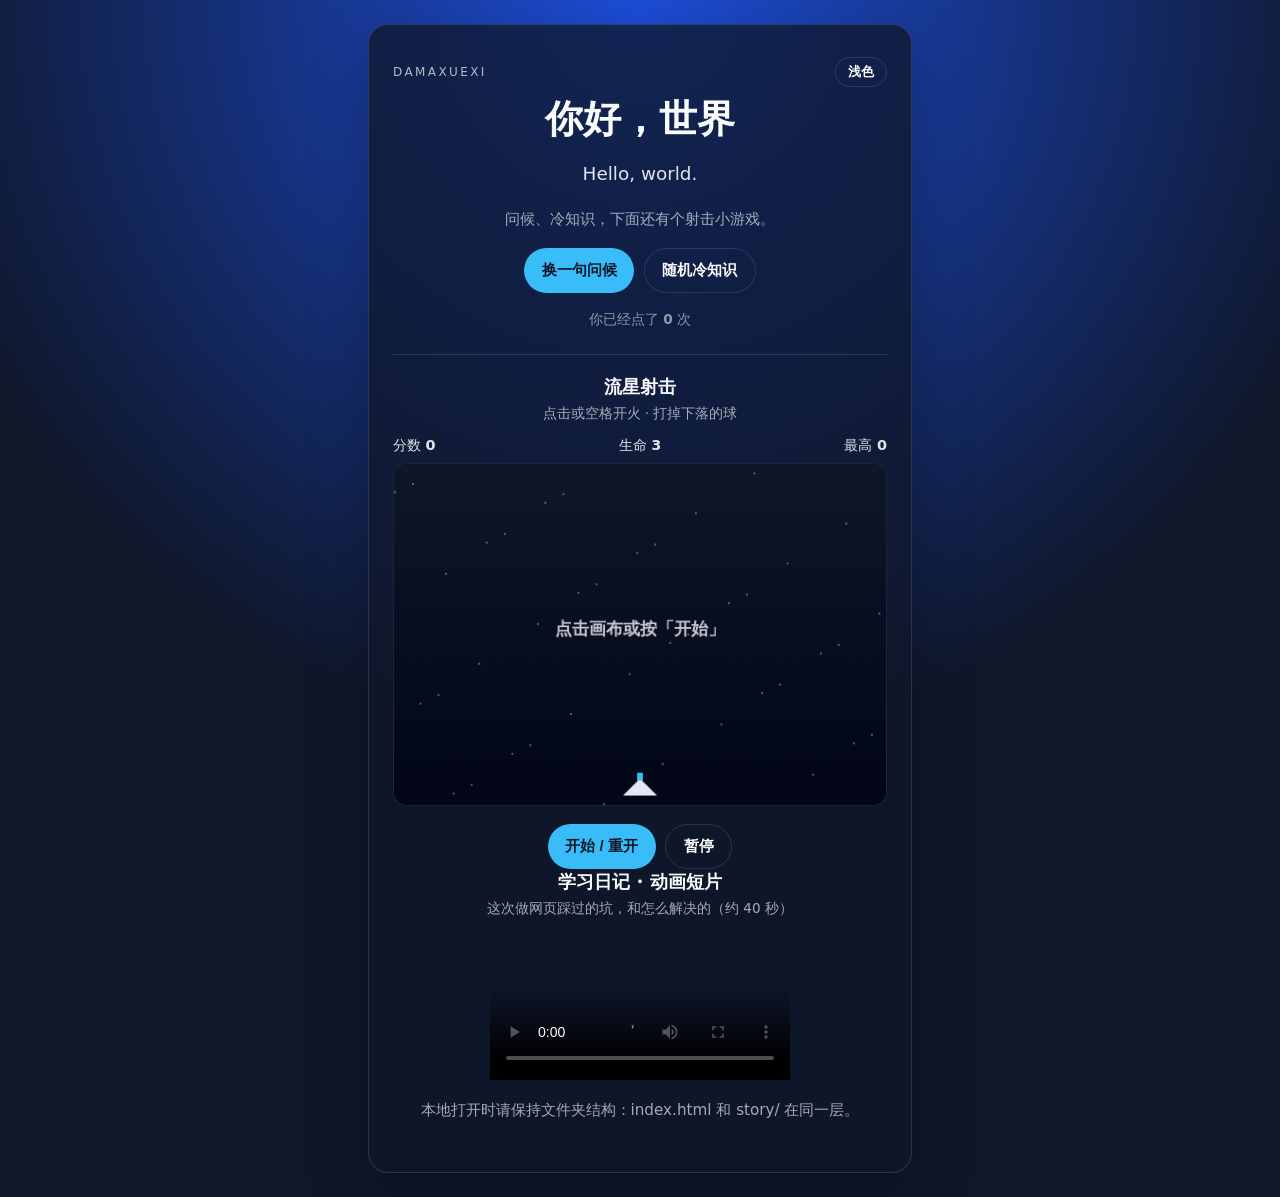
==== index.html @ 85038141 "feat: add learning-journey story video on site" ====
<!DOCTYPE html>
<html lang="zh-CN">
<head>
  <meta charset="UTF-8" />
  <meta name="viewport" content="width=device-width, initial-scale=1" />
  <title>Hello · damaxuexi</title>
  <link rel="stylesheet" href="styles.css" />
</head>
<body>
  <main>
    <div class="top">
      <p class="eyebrow">damaxuexi</p>
      <button type="button" id="btn-theme" class="theme" aria-label="切换主题">浅色</button>
    </div>
    <h1 id="greeting">你好，世界</h1>
    <p class="en" id="greeting-en">Hello, world.</p>
    <p class="hint">问候、冷知识，下面还有个射击小游戏。</p>

    <div class="actions">
      <button type="button" id="btn-hello">换一句问候</button>
      <button type="button" id="btn-fact" class="secondary">随机冷知识</button>
    </div>

    <p class="fact" id="fact" hidden></p>
    <p class="counter">你已经点了 <strong id="clicks">0</strong> 次</p>

    <section class="game" aria-label="射击小游戏">
      <div class="game-head">
        <h2>流星射击</h2>
        <p class="game-tip">点击或空格开火 · 打掉下落的球</p>
      </div>
      <div class="hud">
        <span>分数 <strong id="score">0</strong></span>
        <span>生命 <strong id="lives">3</strong></span>
        <span>最高 <strong id="best">0</strong></span>
      </div>
      <canvas id="game" width="520" height="360"></canvas>
      <div class="game-actions">
        <button type="button" id="btn-start">开始 / 重开</button>
        <button type="button" id="btn-pause" class="secondary">暂停</button>
      </div>
      <p class="game-over" id="game-over" hidden>游戏结束 — 再点开始重来</p>
    </section>

    <section class="story" aria-label="学习过程小视频">
      <div class="game-head">
        <h2>学习日记 · 动画短片</h2>
        <p class="game-tip">这次做网页踩过的坑，和怎么解决的（约 40 秒）</p>
      </div>
      <video class="story-video" controls playsinline preload="metadata"
        poster="story/slides/slide_01.png"
        src="story/learning-journey.mp4">
        你的浏览器不支持视频，请直接打开 story/learning-journey.mp4
      </video>
      <p class="hint story-note">本地打开时请保持文件夹结构：index.html 和 story/ 在同一层。</p>
    </section>
  </main>
  <script src="app.js"></script>
</body>
</html>
---- styles.css ----
:root {
  color-scheme: dark;
  --bg1: #1d4ed8;
  --bg2: #0f172a;
  --card: rgba(15, 23, 42, 0.75);
  --text: #f8fafc;
  --muted: rgba(248, 250, 252, 0.65);
  --btn: #38bdf8;
  --btn-text: #0f172a;
  --border: rgba(255,255,255,.12);
  --fact-bg: rgba(56, 189, 248, .12);
  --fact-border: rgba(56,189,248,.25);
}
html.light {
  color-scheme: light;
  --bg1: #93c5fd;
  --bg2: #e0f2fe;
  --card: rgba(255, 255, 255, 0.85);
  --text: #0f172a;
  --muted: rgba(15, 23, 42, 0.6);
  --btn: #2563eb;
  --btn-text: #fff;
  --border: rgba(15, 23, 42, .12);
  --fact-bg: rgba(37, 99, 235, .08);
  --fact-border: rgba(37, 99, 235, .2);
}
* { box-sizing: border-box; }
body {
  margin: 0; min-height: 100vh; display: grid; place-items: center;
  font-family: system-ui, -apple-system, sans-serif;
  background: radial-gradient(circle at top, var(--bg1) 0%, var(--bg2) 55%);
  color: var(--text);
  padding: 1.5rem 0;
}
main {
  padding: 2rem 1.5rem 2.2rem; border-radius: 1.25rem;
  background: var(--card);
  border: 1px solid var(--border);
  text-align: center; max-width: 34rem;
  width: min(94vw, 34rem);
  box-shadow: 0 20px 60px rgba(0,0,0,.25);
  animation: pop .5s ease-out;
}
@keyframes pop {
  from { opacity: 0; transform: translateY(12px) scale(.98); }
  to { opacity: 1; transform: none; }
}
.top { display: flex; align-items: center; justify-content: space-between; gap: .75rem; }
.eyebrow { letter-spacing: .2em; text-transform: uppercase; opacity: .7; font-size: .75rem; margin: 0; }
h1 { margin: .4rem 0; font-size: clamp(1.8rem, 6vw, 2.4rem); transition: transform .2s; }
h1.bounce { transform: scale(1.06); }
.en { font-size: 1.15rem; opacity: .9; min-height: 1.5em; }
.hint { margin-top: 1rem; color: var(--muted); font-size: .95rem; }
.actions, .game-actions { display: flex; flex-wrap: wrap; gap: .6rem; justify-content: center; margin-top: 1.1rem; }
button {
  border: 0; border-radius: 999px; padding: .7rem 1.1rem;
  background: var(--btn); color: var(--btn-text); font-weight: 700; cursor: pointer;
  font-size: .95rem;
}
button:hover { filter: brightness(1.08); }
button:active { transform: scale(.97); }
button.secondary, button.theme {
  background: transparent; color: var(--text); border: 1px solid var(--border);
}
button.theme { padding: .35rem .75rem; font-size: .8rem; font-weight: 600; }
.fact {
  margin: 1.1rem 0 0; padding: .9rem 1rem; border-radius: .9rem;
  background: var(--fact-bg); border: 1px solid var(--fact-border);
  font-size: .95rem; line-height: 1.45; text-align: left;
}
.counter { margin: 1.1rem 0 0; opacity: .55; font-size: .85rem; }
.game {
  margin-top: 1.6rem; padding-top: 1.2rem;
  border-top: 1px solid var(--border);
  text-align: center;
}
.game-head h2 { margin: 0; font-size: 1.15rem; }
.game-tip { margin: .35rem 0 .8rem; color: var(--muted); font-size: .85rem; }
.hud {
  display: flex; justify-content: space-between; gap: .5rem;
  font-size: .9rem; margin-bottom: .55rem; opacity: .9;
}
#game {
  width: 100%; height: auto; display: block;
  border-radius: .9rem; border: 1px solid var(--border);
  background: #020617; touch-action: none; cursor: crosshair;
}
.game-over { margin: .7rem 0 0; color: #f87171; font-weight: 700; }
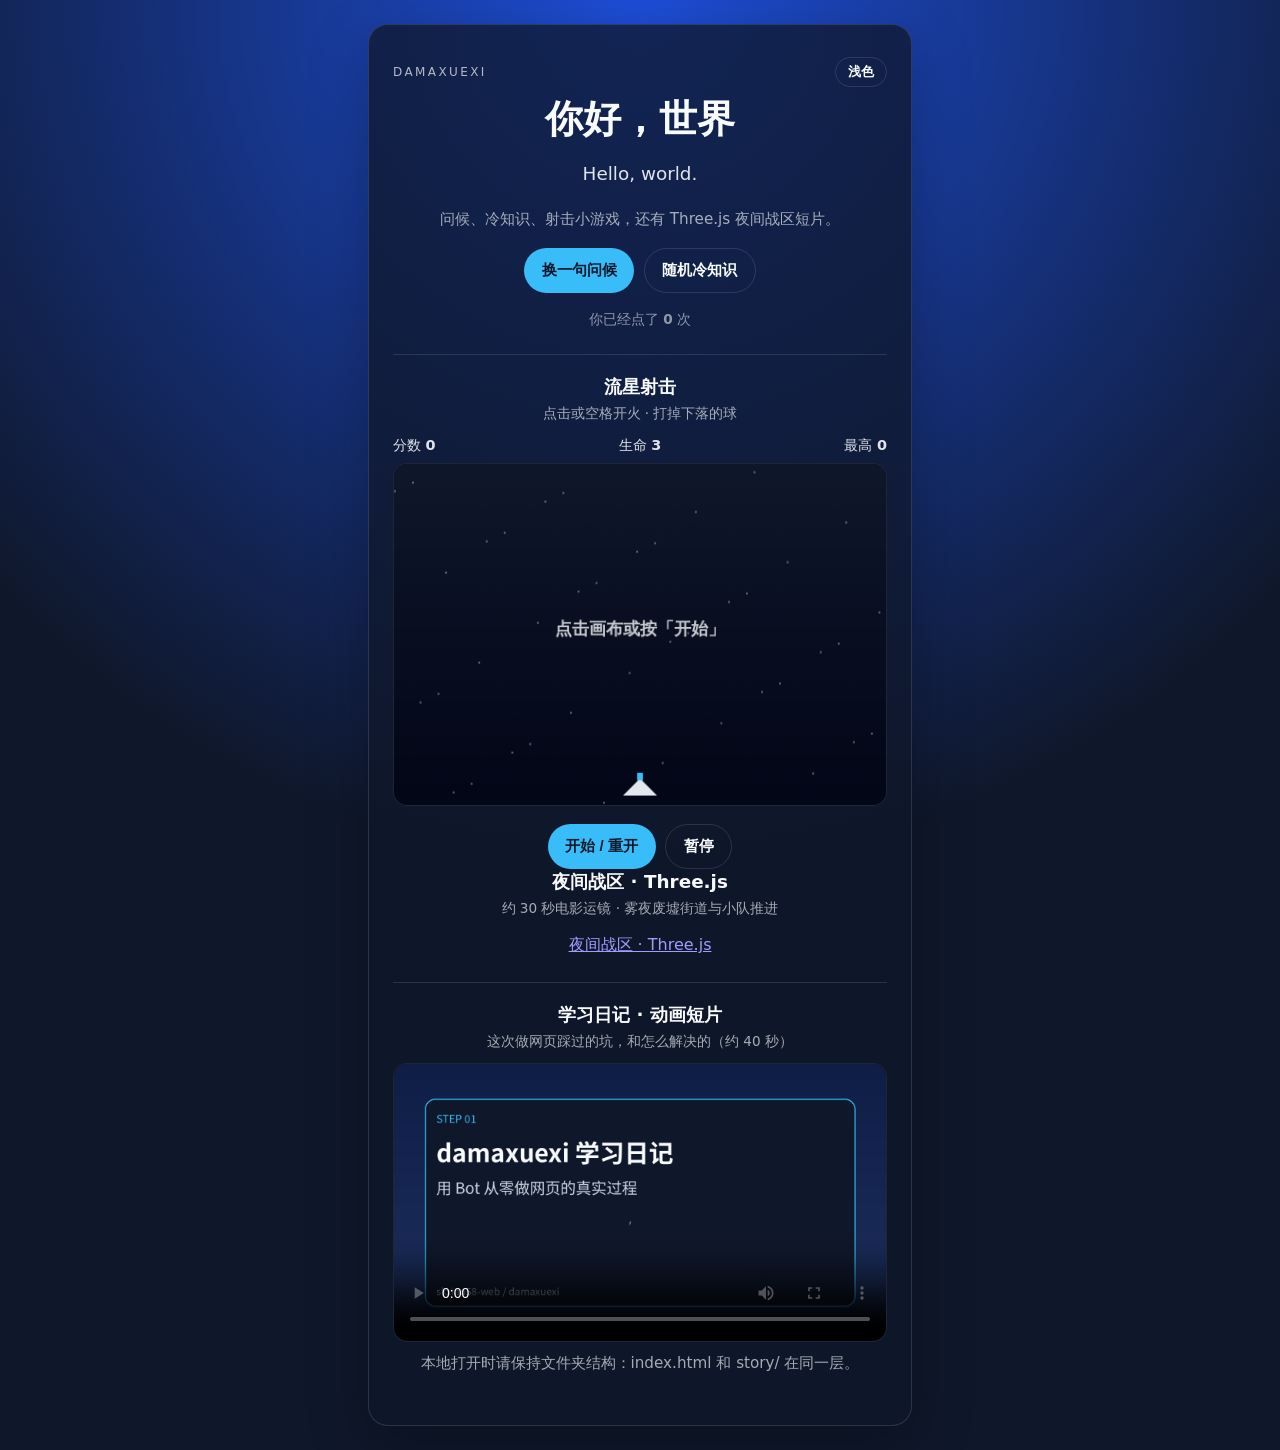
==== commit be465eeb: "feat: add Three.js night combat cinematic FPS page" ====
--- a/index.html
+++ b/index.html
@@ -14,7 +14,7 @@
     </div>
     <h1 id="greeting">你好，世界</h1>
     <p class="en" id="greeting-en">Hello, world.</p>
-    <p class="hint">问候、冷知识，下面还有个射击小游戏。</p>
+    <p class="hint">问候、冷知识、射击小游戏，还有 Three.js 夜间战区短片。</p>
 
     <div class="actions">
       <button type="button" id="btn-hello">换一句问候</button>
@@ -42,6 +42,17 @@
       <p class="game-over" id="game-over" hidden>游戏结束 — 再点开始重来</p>
     </section>
 
+
+    <section class="fps-link" aria-label="夜间战区 Three.js">
+      <div class="game-head">
+        <h2>夜间战区 · Three.js</h2>
+        <p class="game-tip">约 30 秒电影运镜 · 雾夜废墟街道与小队推进</p>
+      </div>
+      <div class="actions">
+        <a class="link-btn" href="fps.html">夜间战区 · Three.js</a>
+      </div>
+    </section>
+
     <section class="story" aria-label="学习过程小视频">
       <div class="game-head">
         <h2>学习日记 · 动画短片</h2>
--- a/styles.css
+++ b/styles.css
@@ -86,3 +86,13 @@
   background: #020617; touch-action: none; cursor: crosshair;
 }
 .game-over { margin: .7rem 0 0; color: #f87171; font-weight: 700; }
+
+.story {
+  margin-top: 1.6rem; padding-top: 1.2rem;
+  border-top: 1px solid var(--border);
+}
+.story-video {
+  width: 100%; border-radius: .9rem; border: 1px solid var(--border);
+  background: #020617; display: block;
+}
+.story-note { margin-top: .7rem; }
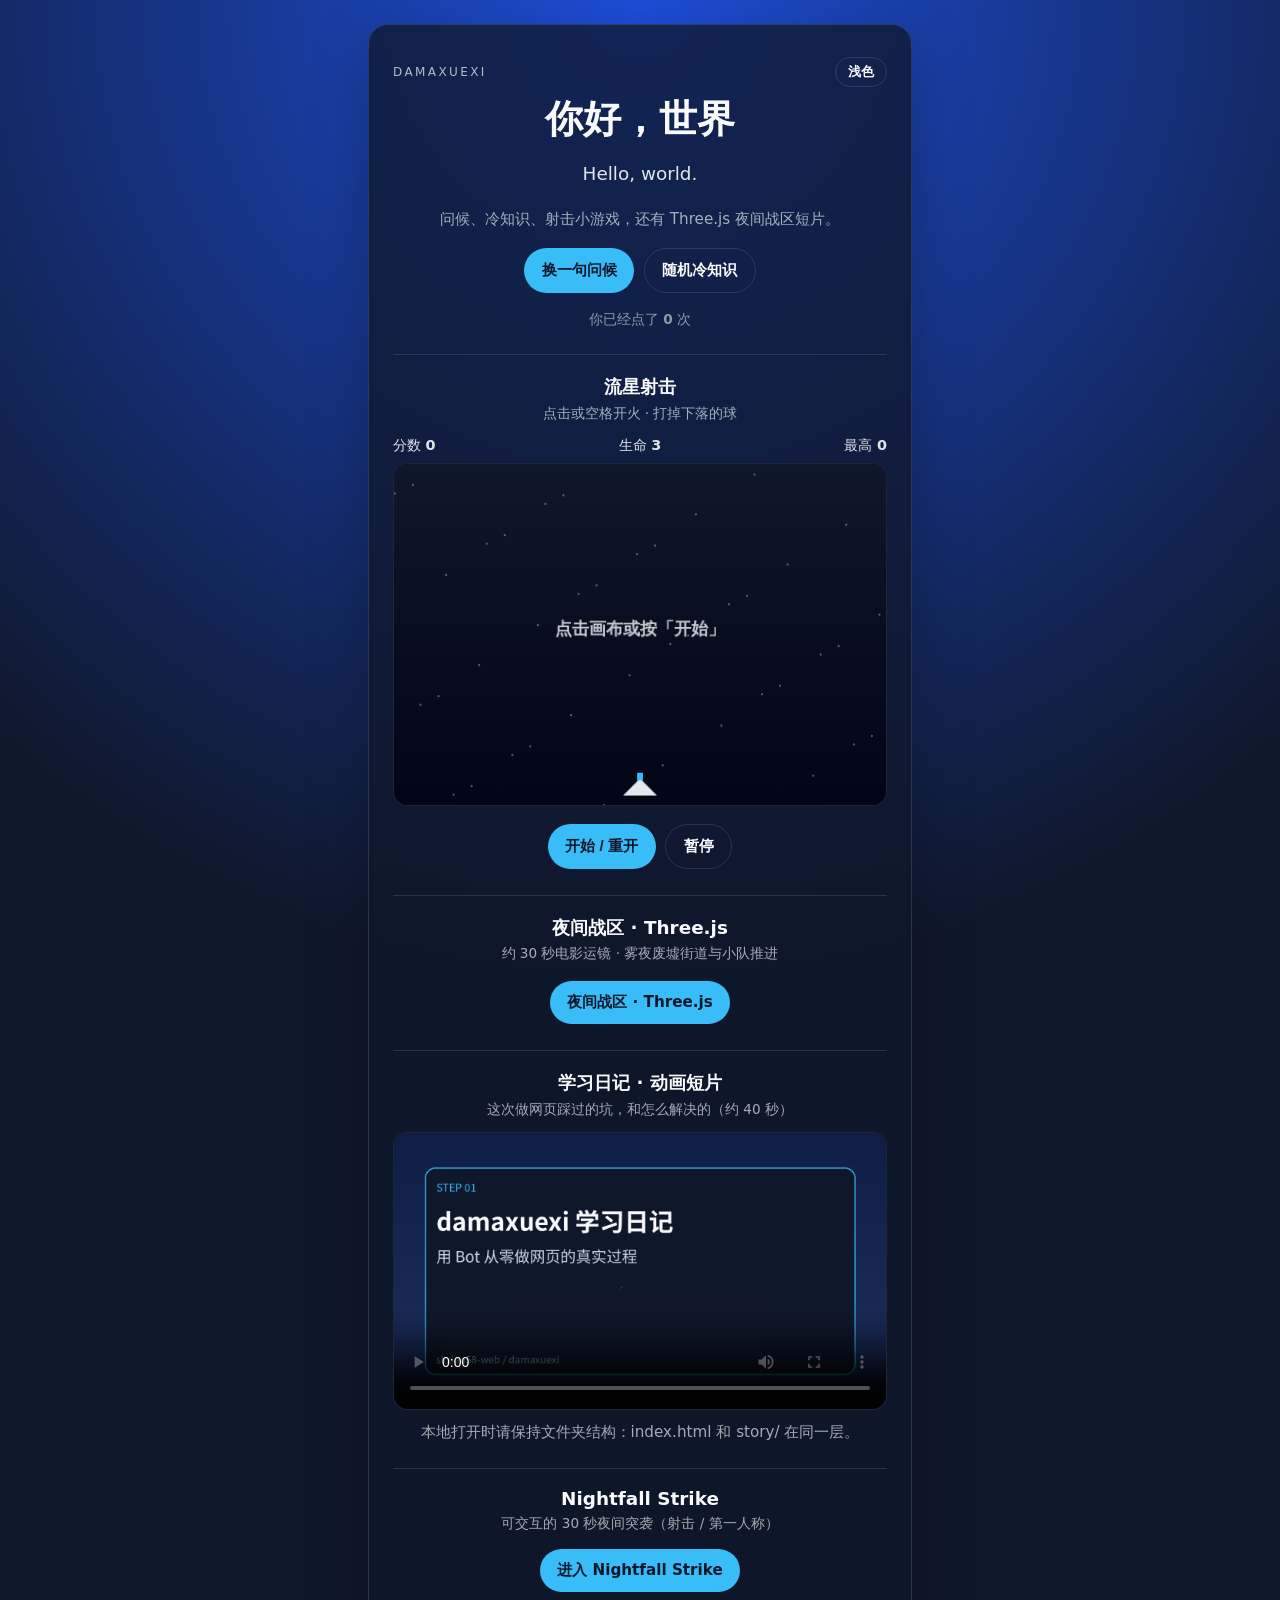
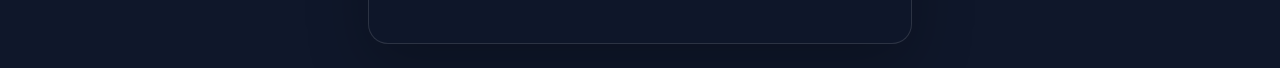
==== commit fdd2919b: "feat: add Nightfall Strike interactive 30s combat scene" ====
--- a/index.html
+++ b/index.html
@@ -65,6 +65,14 @@
       </video>
       <p class="hint story-note">本地打开时请保持文件夹结构：index.html 和 story/ 在同一层。</p>
     </section>
+
+    <section class="fps-link" aria-label="Nightfall Strike">
+      <div class="game-head">
+        <h2>Nightfall Strike</h2>
+        <p class="game-tip">可交互的 30 秒夜间突袭（射击 / 第一人称）</p>
+      </div>
+      <p><a class="link-btn" href="nightfall/">进入 Nightfall Strike</a></p>
+    </section>
   </main>
   <script src="app.js"></script>
 </body>
--- a/styles.css
+++ b/styles.css
@@ -96,3 +96,15 @@
   background: #020617; display: block;
 }
 .story-note { margin-top: .7rem; }
+
+.fps-link {
+  margin-top: 1.6rem; padding-top: 1.2rem;
+  border-top: 1px solid var(--border);
+}
+a.link-btn {
+  display: inline-block;
+  border-radius: 999px; padding: .7rem 1.1rem;
+  background: var(--btn); color: var(--btn-text); font-weight: 700;
+  text-decoration: none; font-size: .95rem;
+}
+a.link-btn:hover { filter: brightness(1.08); }
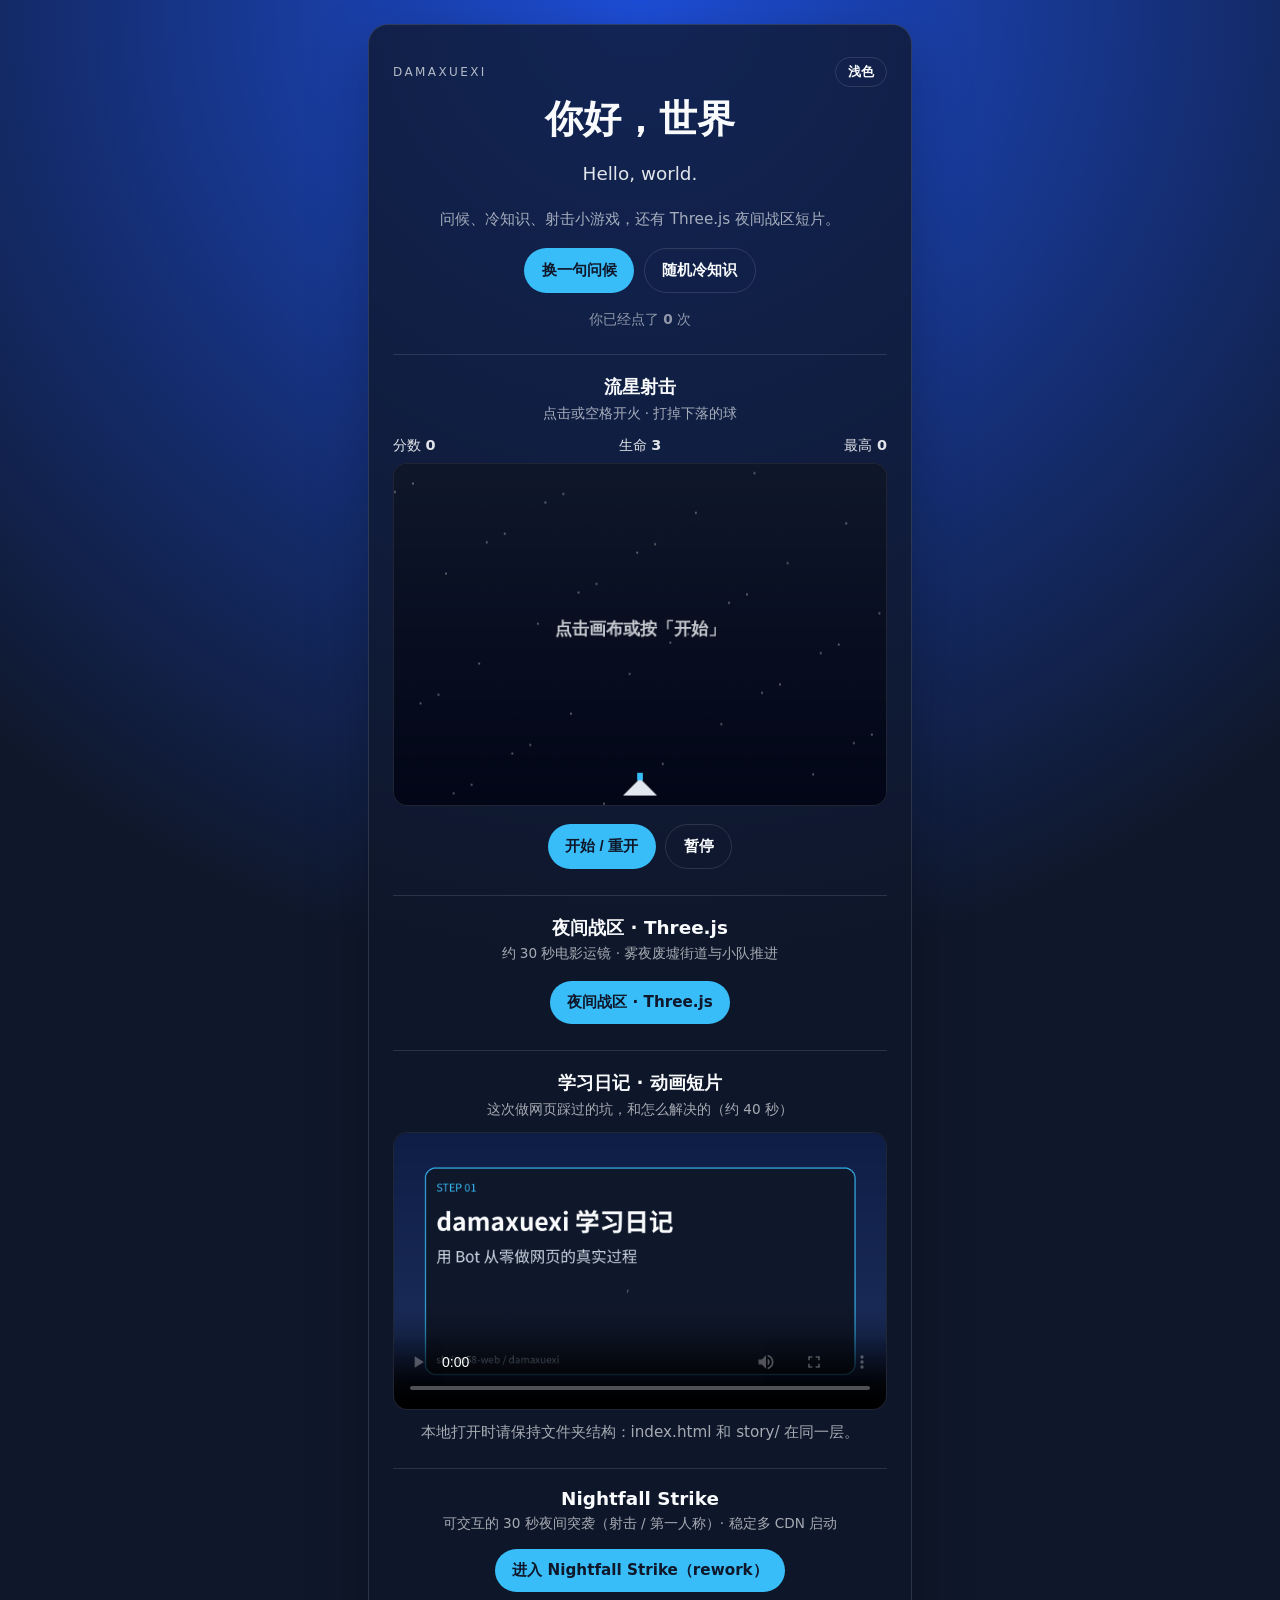
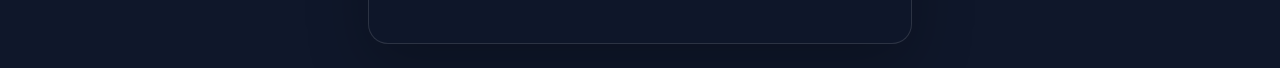
==== commit 18889b1b: "feat: add Nightfall Strike rework (stable multi-CDN boot)" ====
--- a/index.html
+++ b/index.html
@@ -69,9 +69,9 @@
     <section class="fps-link" aria-label="Nightfall Strike">
       <div class="game-head">
         <h2>Nightfall Strike</h2>
-        <p class="game-tip">可交互的 30 秒夜间突袭（射击 / 第一人称）</p>
+        <p class="game-tip">可交互的 30 秒夜间突袭（射击 / 第一人称）· 稳定多 CDN 启动</p>
       </div>
-      <p><a class="link-btn" href="nightfall/">进入 Nightfall Strike</a></p>
+      <p><a class="link-btn" href="nightfall-rework/">进入 Nightfall Strike（rework）</a></p>
     </section>
   </main>
   <script src="app.js"></script>
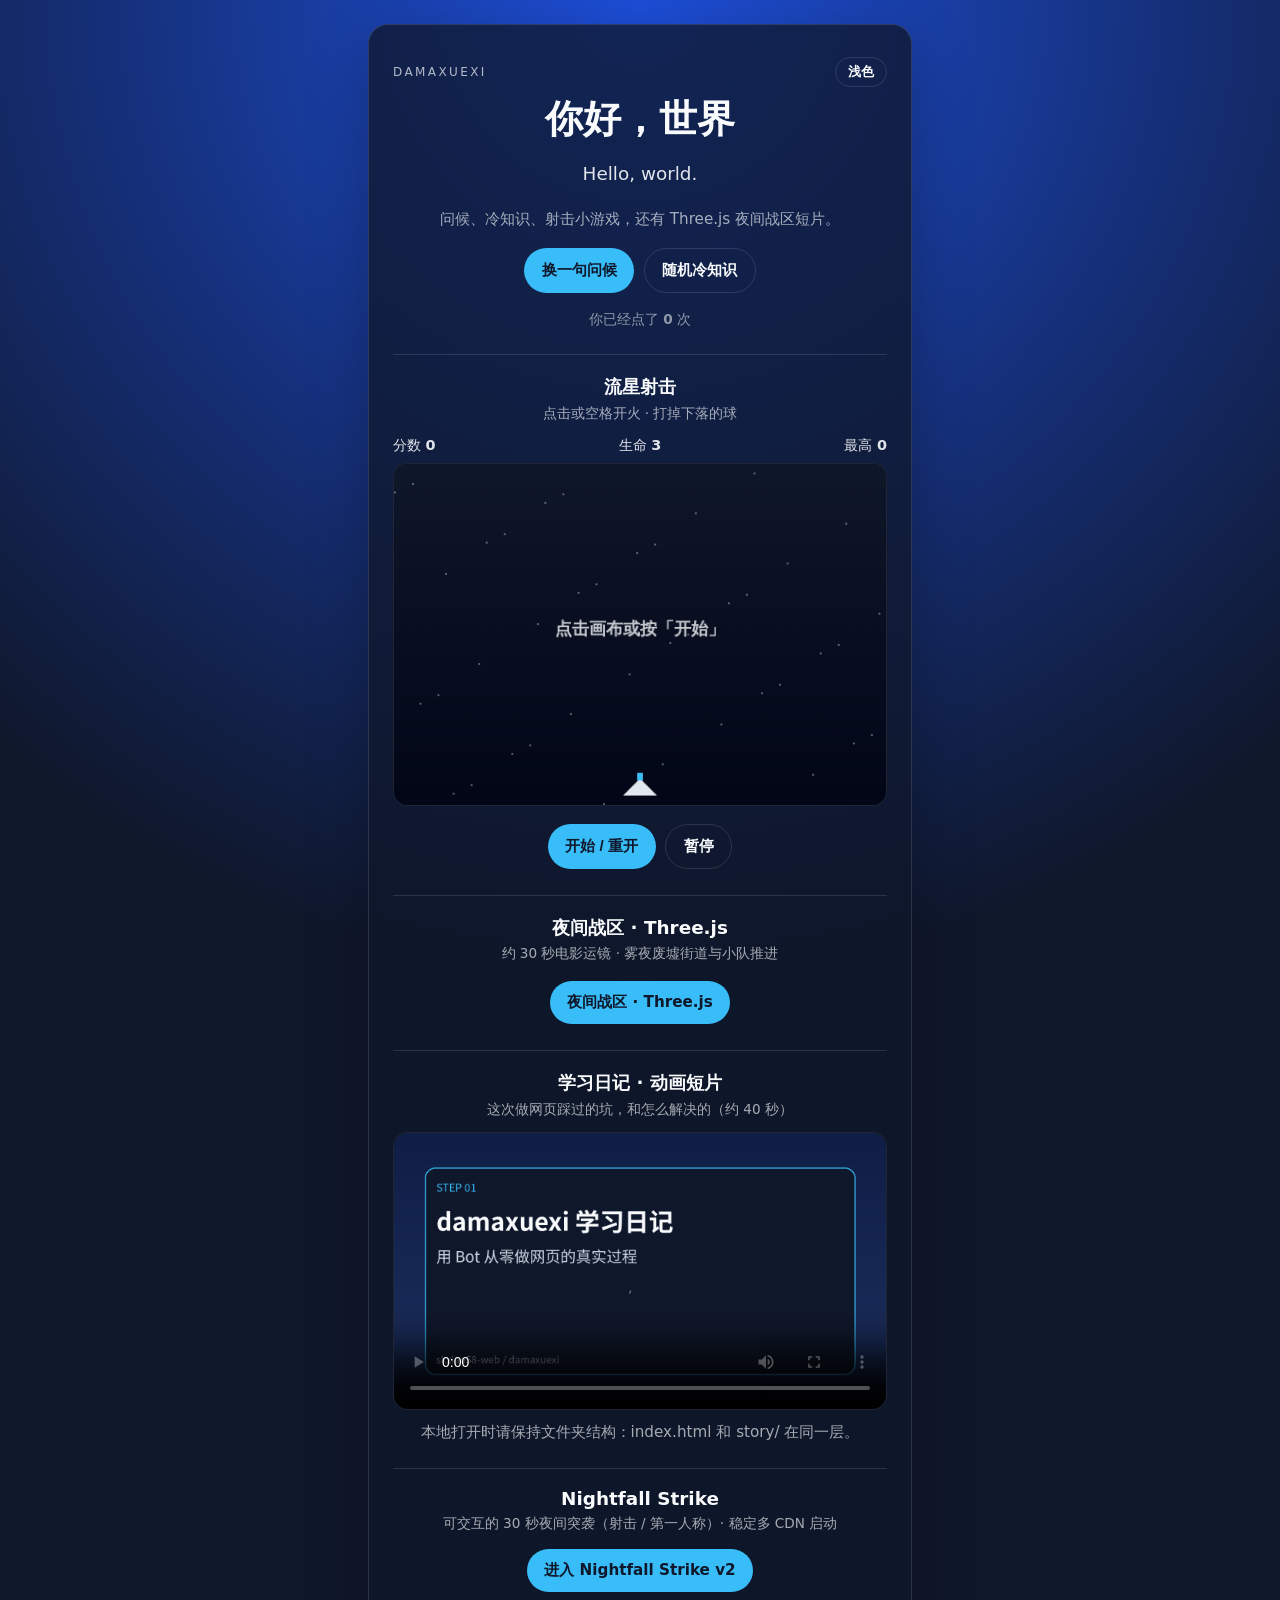
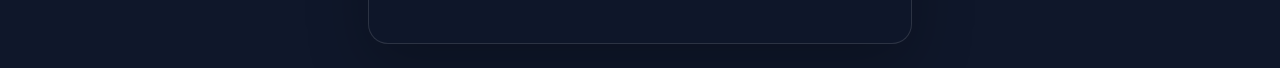
==== commit 61618117: "fix: Nightfall v2 classic script loader for mobile Safari" ====
--- a/index.html
+++ b/index.html
@@ -71,7 +71,7 @@
         <h2>Nightfall Strike</h2>
         <p class="game-tip">可交互的 30 秒夜间突袭（射击 / 第一人称）· 稳定多 CDN 启动</p>
       </div>
-      <p><a class="link-btn" href="nightfall-rework/">进入 Nightfall Strike（rework）</a></p>
+      <p><a class="link-btn" href="nightfall-rework/v2.html">进入 Nightfall Strike v2</a></p>
     </section>
   </main>
   <script src="app.js"></script>
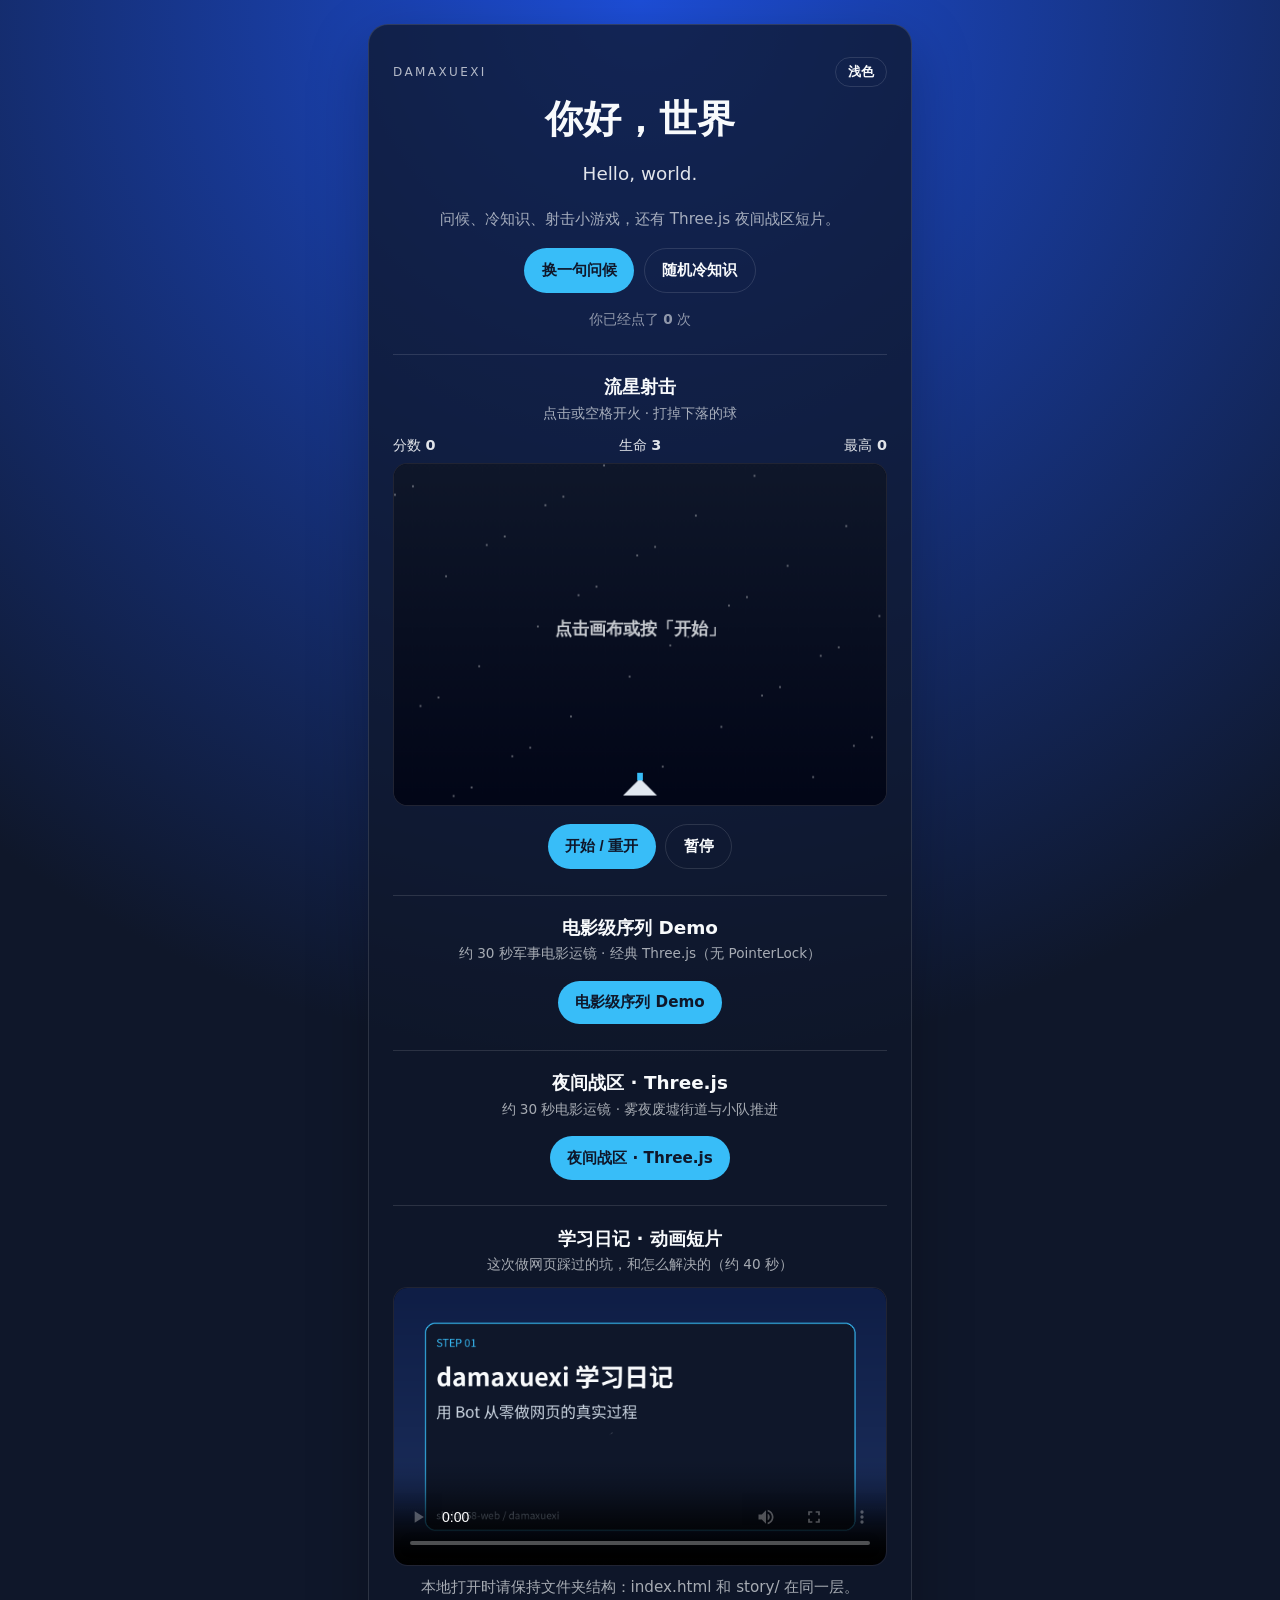
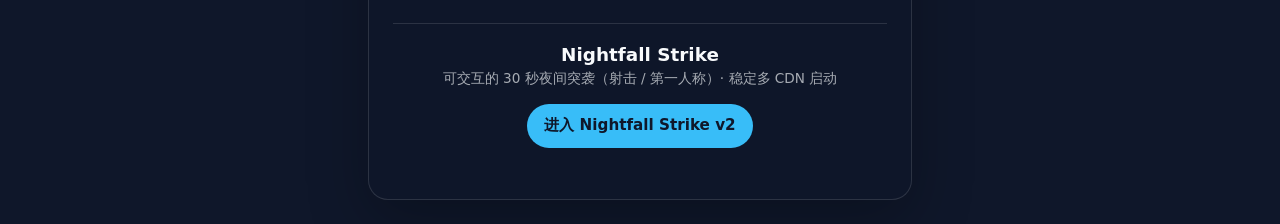
==== commit e62b5cc3: "feat: add cinematic military FPS timeline demo (classic Three.js)" ====
--- a/index.html
+++ b/index.html
@@ -43,6 +43,16 @@
     </section>
 
 
+    <section class="fps-link" aria-label="电影级序列 Demo">
+      <div class="game-head">
+        <h2>电影级序列 Demo</h2>
+        <p class="game-tip">约 30 秒军事电影运镜 · 经典 Three.js（无 PointerLock）</p>
+      </div>
+      <div class="actions">
+        <a class="link-btn" href="cinematic-demo.html">电影级序列 Demo</a>
+      </div>
+    </section>
+
     <section class="fps-link" aria-label="夜间战区 Three.js">
       <div class="game-head">
         <h2>夜间战区 · Three.js</h2>
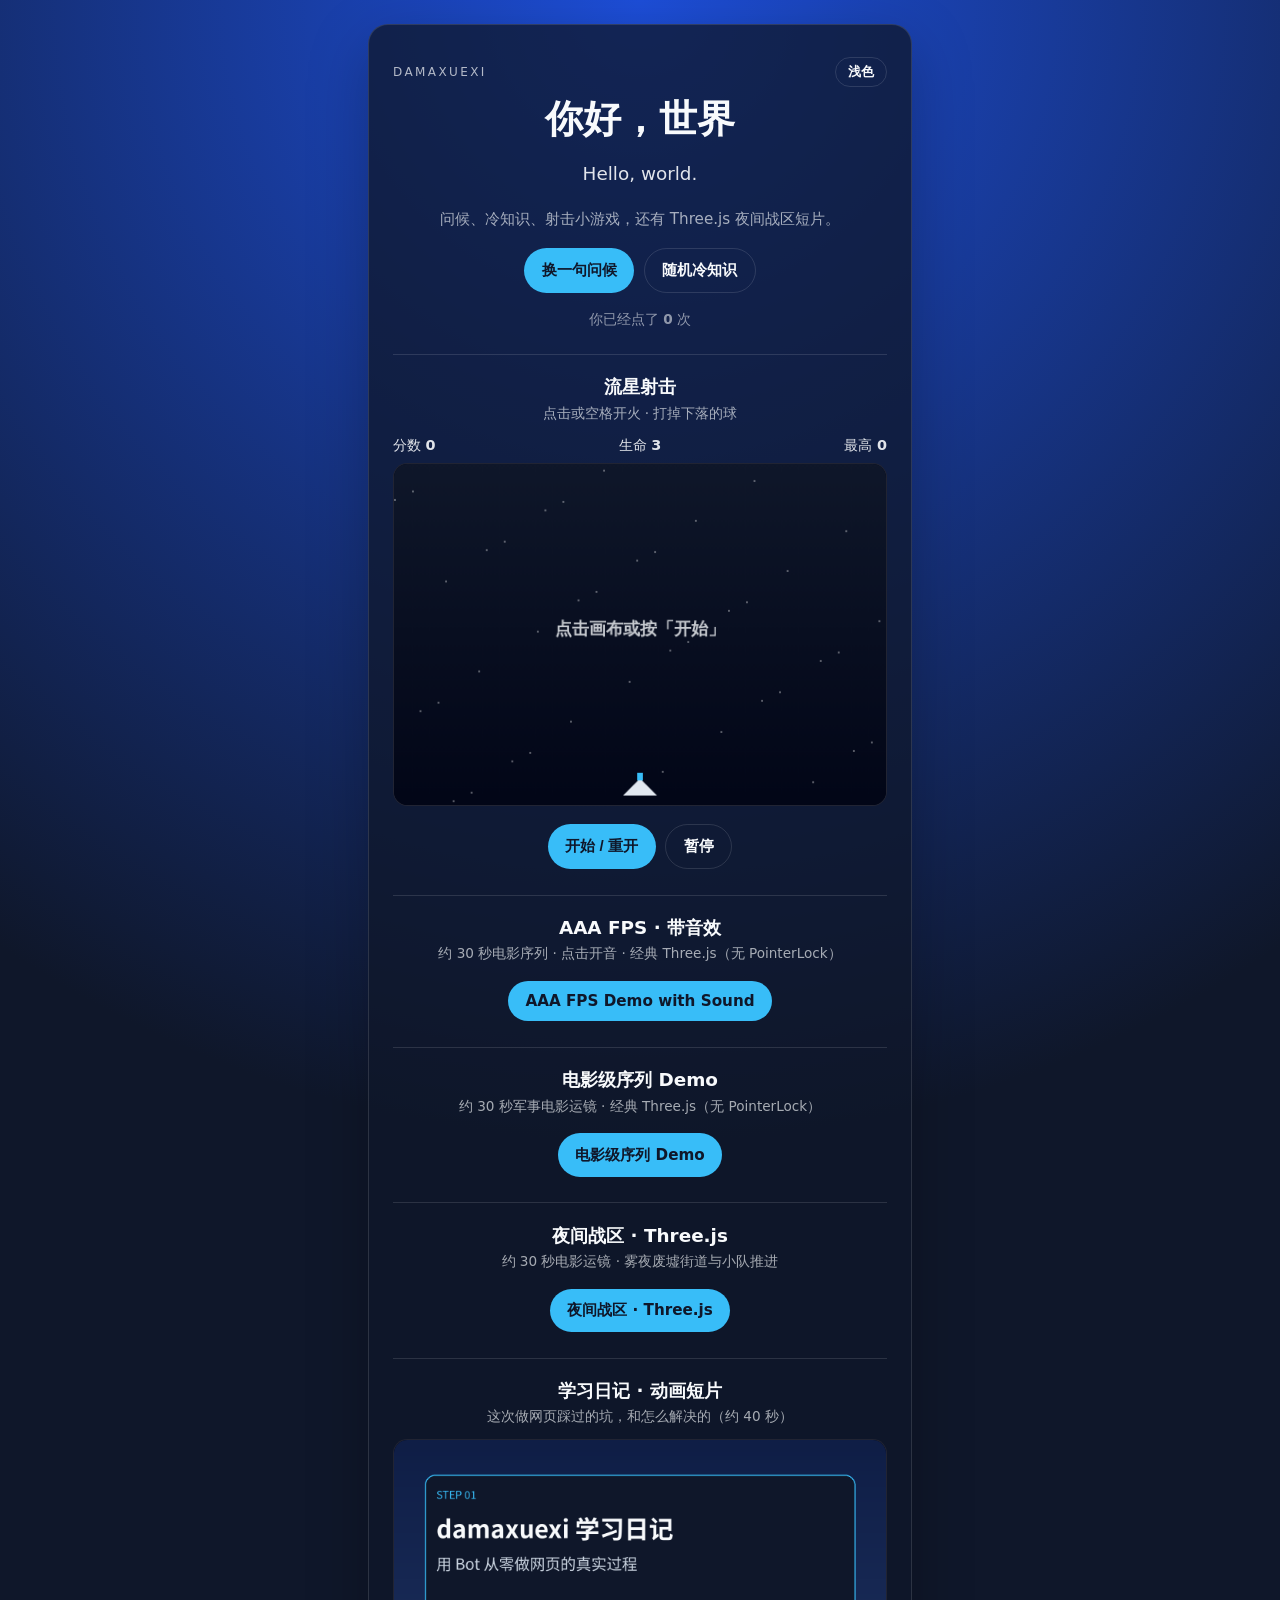
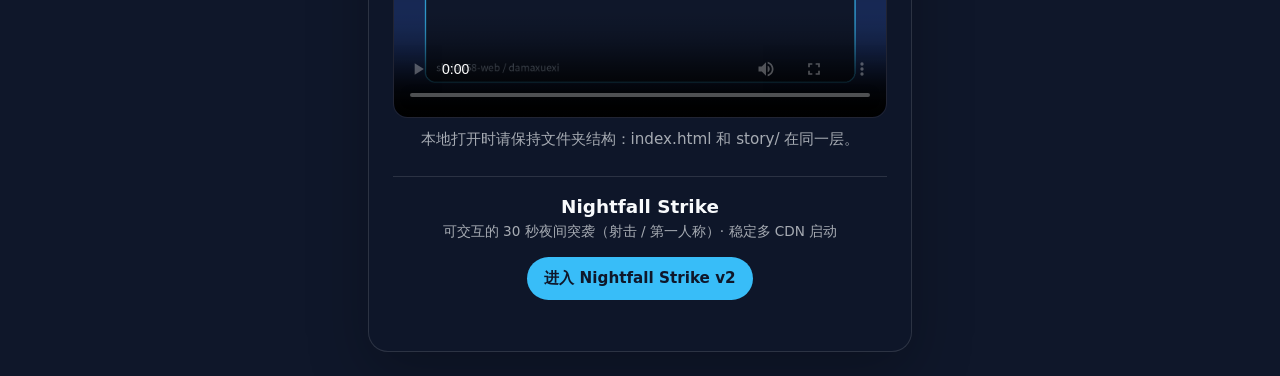
==== commit 24727e86: "feat: add AAA FPS sound demo (classic Three.js, soft-fail audio)" ====
--- a/index.html
+++ b/index.html
@@ -43,6 +43,17 @@
     </section>
 
 
+
+    <section class="fps-link" aria-label="AAA FPS Demo with Sound">
+      <div class="game-head">
+        <h2>AAA FPS · 带音效</h2>
+        <p class="game-tip">约 30 秒电影序列 · 点击开音 · 经典 Three.js（无 PointerLock）</p>
+      </div>
+      <div class="actions">
+        <a class="link-btn" href="fps-sound.html">AAA FPS Demo with Sound</a>
+      </div>
+    </section>
+
     <section class="fps-link" aria-label="电影级序列 Demo">
       <div class="game-head">
         <h2>电影级序列 Demo</h2>
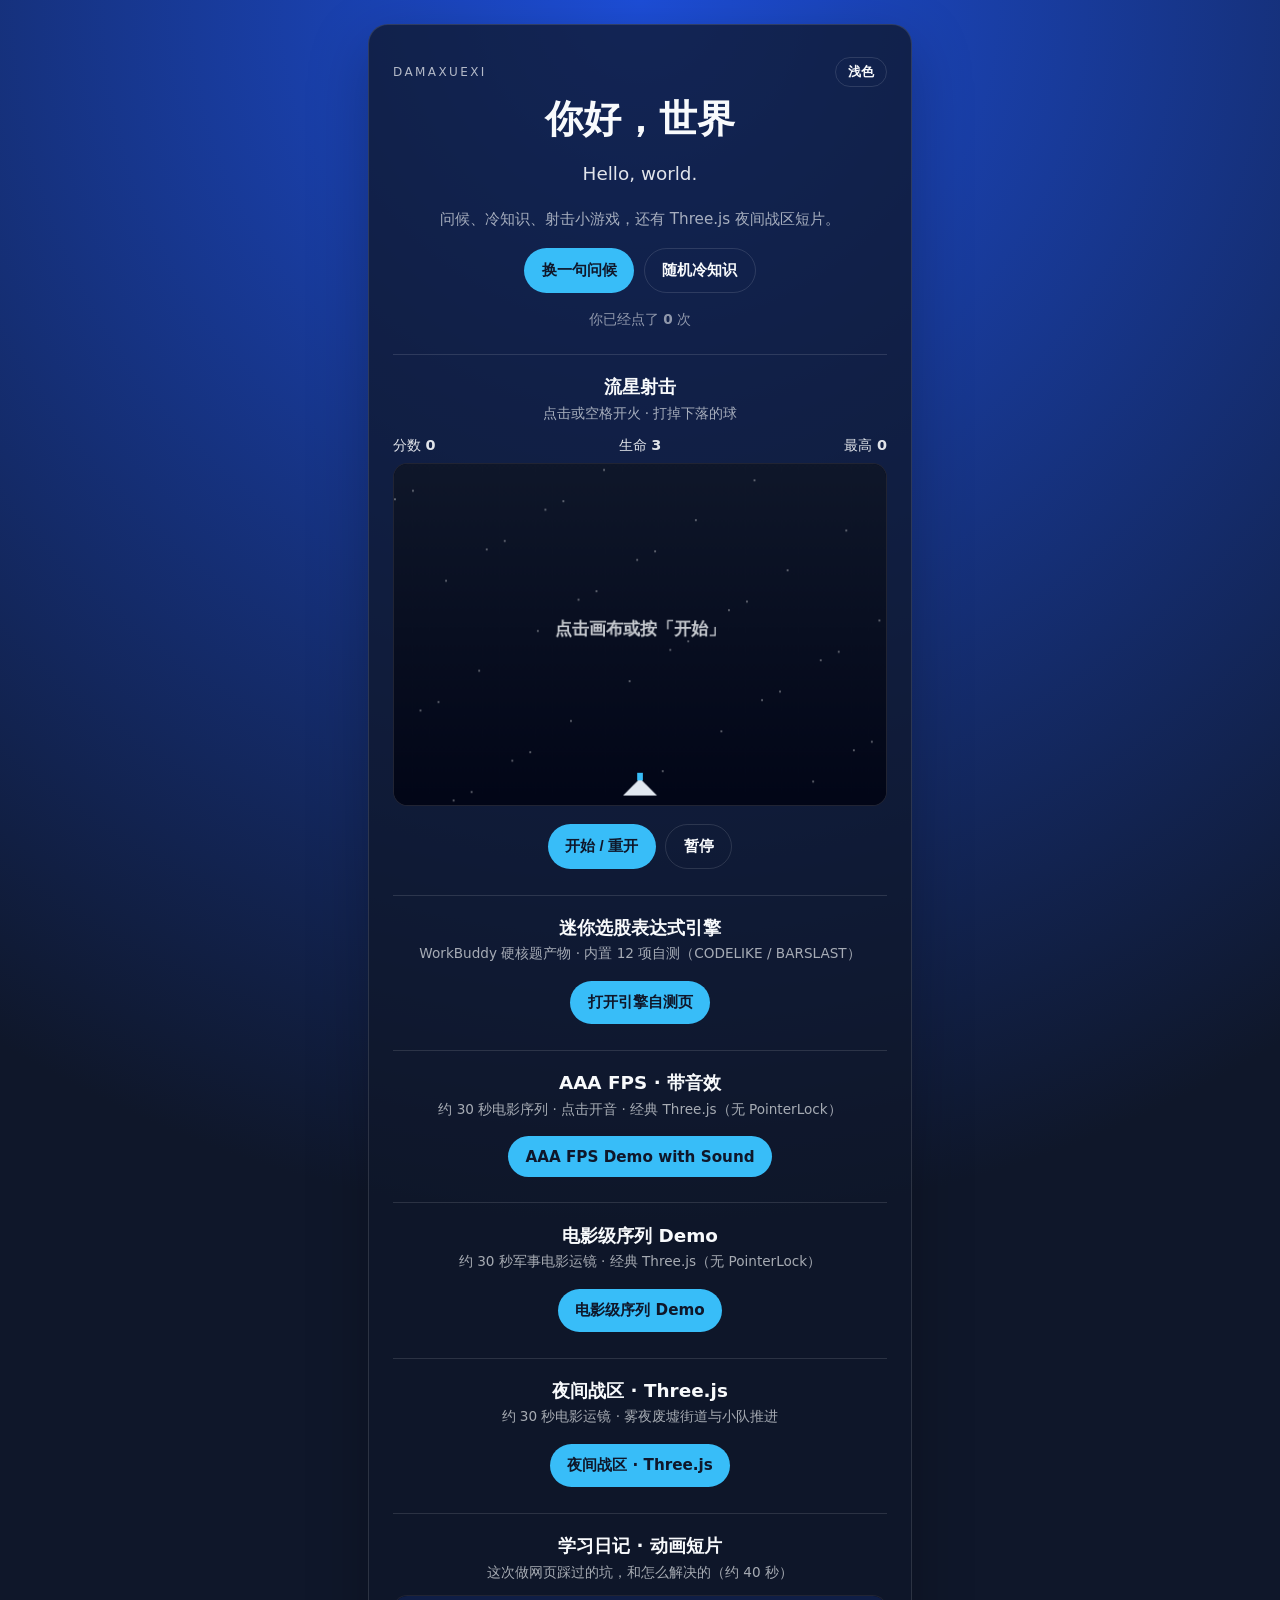
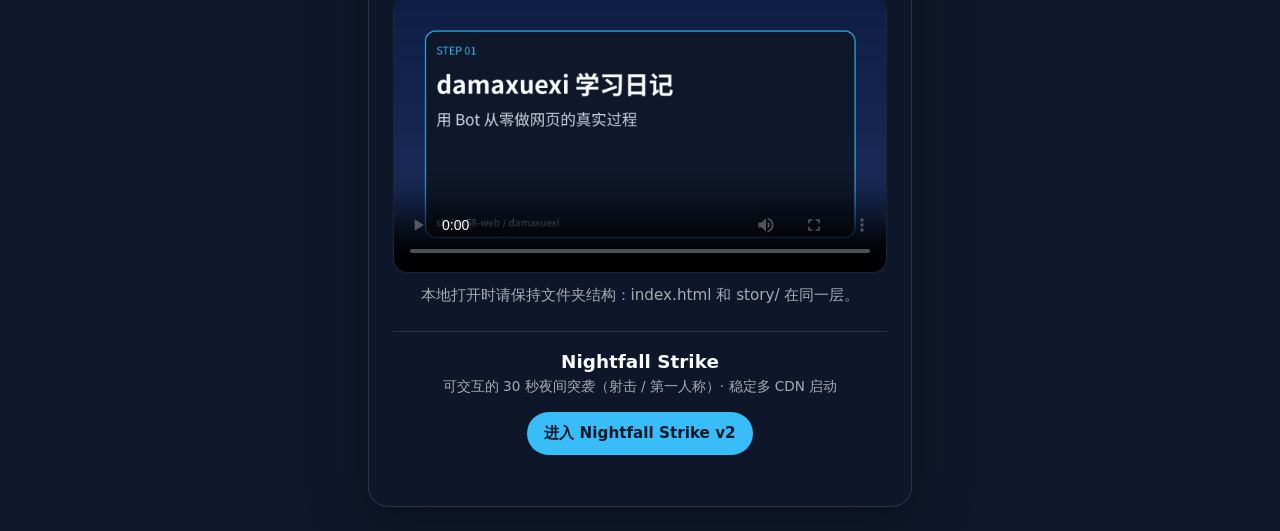
==== commit 84362e74: "feat: add mini stock formula engine selftest page from WorkBuddy" ====
--- a/index.html
+++ b/index.html
@@ -43,6 +43,17 @@
     </section>
 
 
+
+
+    <section class="fps-link" aria-label="迷你选股表达式引擎">
+      <div class="game-head">
+        <h2>迷你选股表达式引擎</h2>
+        <p class="game-tip">WorkBuddy 硬核题产物 · 内置 12 项自测（CODELIKE / BARSLAST）</p>
+      </div>
+      <div class="actions">
+        <a class="link-btn" href="mini_stock_engine.html">打开引擎自测页</a>
+      </div>
+    </section>
 
     <section class="fps-link" aria-label="AAA FPS Demo with Sound">
       <div class="game-head">
